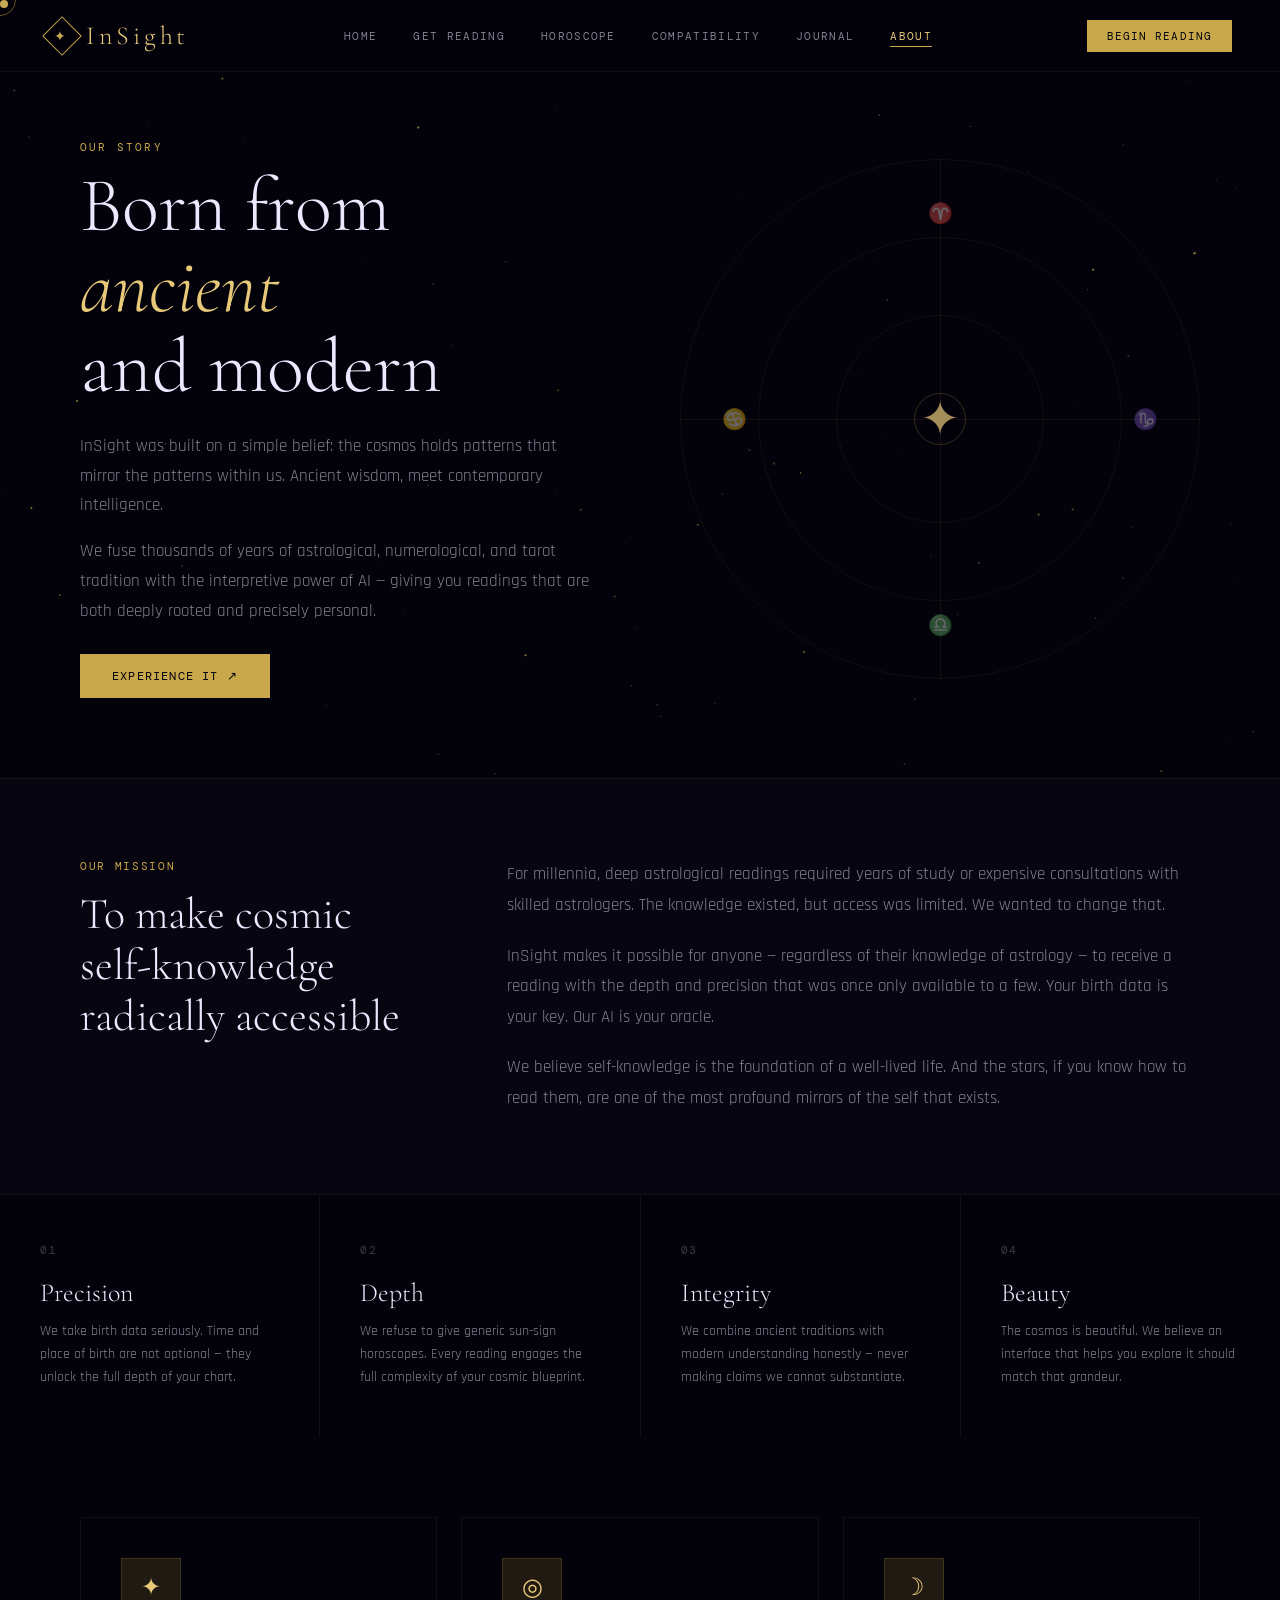
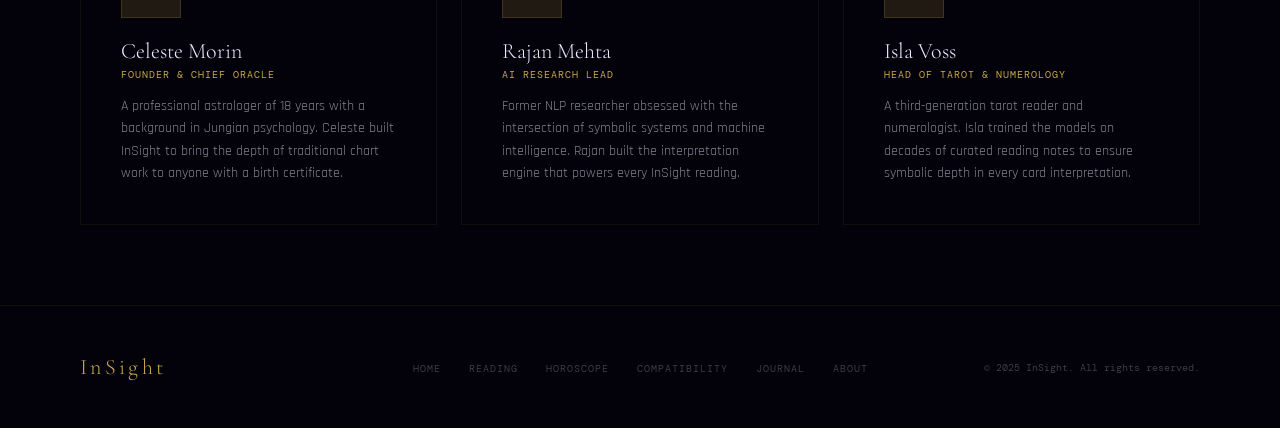
==== about.html @ 5856b6a2 "Add files via upload" ====
<!DOCTYPE html>
<html lang="en">
<head>
<meta charset="UTF-8" />
<meta name="viewport" content="width=device-width, initial-scale=1.0" />
<title>InSight — About</title>
<link rel="stylesheet" href="style.css" />
<style>
.about-hero {
  padding-top: 140px;
  padding-bottom: 80px;
  display: grid;
  grid-template-columns: 1fr 1fr;
  gap: 80px;
  align-items: center;
  max-width: 1400px;
  margin: 0 auto;
  padding-left: 80px;
  padding-right: 80px;
}
.about-hero h1 {
  font-family: 'Cormorant Garamond', serif;
  font-size: clamp(48px, 6vw, 80px);
  font-weight: 300;
  line-height: 1.05;
  margin-bottom: 24px;
}
.about-hero h1 em { font-style: italic; color: var(--gold2); }
.about-hero p { font-size: 17px; color: var(--text2); line-height: 1.75; margin-bottom: 16px; }

/* Decorative chart */
.chart-deco {
  position: relative;
  width: 100%;
  padding-top: 100%;
}
.chart-inner {
  position: absolute;
  inset: 0;
  display: flex;
  align-items: center;
  justify-content: center;
}
.chart-ring {
  position: absolute;
  border-radius: 50%;
  border: 1px solid var(--border2);
}
.ring-a { inset: 0; }
.ring-b { inset: 15%; }
.ring-c { inset: 30%; }
.ring-d { inset: 45%; border-color: rgba(201,168,76,0.25); }
.chart-cross { position: absolute; inset: 0; }
.chart-cross::before, .chart-cross::after {
  content: '';
  position: absolute;
  background: var(--border2);
}
.chart-cross::before { width: 1px; height: 100%; left: 50%; }
.chart-cross::after { height: 1px; width: 100%; top: 50%; }
.chart-center {
  font-family: 'Cormorant Garamond', serif;
  font-size: 48px;
  color: var(--gold2);
  opacity: 0.7;
  position: relative;
  z-index: 1;
}
.chart-sign {
  position: absolute;
  font-family: 'Cormorant Garamond', serif;
  font-size: 20px;
  color: rgba(201,168,76,0.4);
}

/* Mission */
.mission {
  background: var(--bg2);
  border-top: 1px solid var(--border2);
  border-bottom: 1px solid var(--border2);
}
.mission-inner {
  max-width: 1400px;
  margin: 0 auto;
  padding: 80px;
  display: grid;
  grid-template-columns: 1fr 2fr;
  gap: 80px;
  align-items: start;
}
.mission-label { font-family: 'DM Mono', monospace; font-size: 11px; letter-spacing: 0.15em; color: var(--gold); text-transform: uppercase; margin-bottom: 16px; }
.mission-title { font-family: 'Cormorant Garamond', serif; font-size: 44px; font-weight: 300; line-height: 1.15; }
.mission-body { font-size: 17px; color: var(--text2); line-height: 1.8; }
.mission-body p { margin-bottom: 20px; }
.mission-body p:last-child { margin-bottom: 0; }

/* Values */
.values-grid {
  display: grid;
  grid-template-columns: repeat(4, 1fr);
  gap: 1px;
  background: var(--border2);
  max-width: 1400px;
  margin: 0 auto 0;
}
.value-card {
  background: var(--bg);
  padding: 48px 40px;
}
.value-num {
  font-family: 'DM Mono', monospace;
  font-size: 11px;
  letter-spacing: 0.15em;
  color: var(--text3);
  margin-bottom: 20px;
  display: block;
}
.value-card h3 {
  font-family: 'Cormorant Garamond', serif;
  font-size: 26px;
  font-weight: 300;
  margin-bottom: 12px;
}
.value-card p { font-size: 14px; color: var(--text2); line-height: 1.65; }

/* Team */
.team-grid {
  display: grid;
  grid-template-columns: repeat(3, 1fr);
  gap: 24px;
  max-width: 1400px;
  margin: 0 auto;
  padding: 80px;
}
.team-card { padding: 40px; border: 1px solid var(--border2); }
.team-avatar {
  width: 60px; height: 60px;
  border: 1px solid var(--border);
  background: var(--gold-dim);
  display: flex; align-items: center; justify-content: center;
  font-family: 'Cormorant Garamond', serif;
  font-size: 24px;
  color: var(--gold2);
  margin-bottom: 20px;
}
.team-name { font-family: 'Cormorant Garamond', serif; font-size: 22px; font-weight: 300; margin-bottom: 4px; }
.team-role { font-family: 'DM Mono', monospace; font-size: 10px; letter-spacing: 0.1em; color: var(--gold); text-transform: uppercase; margin-bottom: 14px; }
.team-bio { font-size: 14px; color: var(--text2); line-height: 1.6; }
</style>
</head>
<body>
<div class="cursor"></div>
<div class="cursor-ring"></div>
<canvas id="starfield"></canvas>

<nav>
  <a href="index.html" class="nav-logo">
    <div class="nav-logo-mark"></div>
    InSight
  </a>
  <ul class="nav-links">
    <li><a href="index.html">Home</a></li>
    <li><a href="reading.html">Get Reading</a></li>
    <li><a href="horoscope.html">Horoscope</a></li>
    <li><a href="compatibility.html">Compatibility</a></li>
    <li><a href="blog.html">Journal</a></li>
    <li><a href="about.html">About</a></li>
  </ul>
  <a href="reading.html" class="nav-cta">Begin Reading</a>
</nav>

<main class="page">

  <div class="about-hero">
    <div class="fade-up">
      <span class="eyebrow">Our Story</span>
      <h1>Born from<br><em>ancient</em><br>and modern</h1>
      <p>InSight was built on a simple belief: the cosmos holds patterns that mirror the patterns within us. Ancient wisdom, meet contemporary intelligence.</p>
      <p>We fuse thousands of years of astrological, numerological, and tarot tradition with the interpretive power of AI — giving you readings that are both deeply rooted and precisely personal.</p>
      <a href="reading.html" class="btn-primary" style="margin-top:12px;">Experience It ↗</a>
    </div>
    <div class="chart-deco fade-up delay-2">
      <div class="chart-inner">
        <div class="chart-ring ring-a"></div>
        <div class="chart-ring ring-b"></div>
        <div class="chart-ring ring-c"></div>
        <div class="chart-ring ring-d"></div>
        <div class="chart-cross"></div>
        <div class="chart-sign" style="top:8%; left:50%; transform:translateX(-50%)">♈</div>
        <div class="chart-sign" style="bottom:8%; left:50%; transform:translateX(-50%)">♎</div>
        <div class="chart-sign" style="left:8%; top:50%; transform:translateY(-50%)">♋</div>
        <div class="chart-sign" style="right:8%; top:50%; transform:translateY(-50%)">♑</div>
        <div class="chart-center">✦</div>
      </div>
    </div>
  </div>

  <div class="mission">
    <div class="mission-inner fade-up">
      <div>
        <div class="mission-label">Our Mission</div>
        <h2 class="mission-title">To make cosmic self-knowledge radically accessible</h2>
      </div>
      <div class="mission-body">
        <p>For millennia, deep astrological readings required years of study or expensive consultations with skilled astrologers. The knowledge existed, but access was limited. We wanted to change that.</p>
        <p>InSight makes it possible for anyone — regardless of their knowledge of astrology — to receive a reading with the depth and precision that was once only available to a few. Your birth data is your key. Our AI is your oracle.</p>
        <p>We believe self-knowledge is the foundation of a well-lived life. And the stars, if you know how to read them, are one of the most profound mirrors of the self that exists.</p>
      </div>
    </div>
  </div>

  <div class="values-grid fade-up">
    <div class="value-card">
      <span class="value-num">01</span>
      <h3>Precision</h3>
      <p>We take birth data seriously. Time and place of birth are not optional — they unlock the full depth of your chart.</p>
    </div>
    <div class="value-card">
      <span class="value-num">02</span>
      <h3>Depth</h3>
      <p>We refuse to give generic sun-sign horoscopes. Every reading engages the full complexity of your cosmic blueprint.</p>
    </div>
    <div class="value-card">
      <span class="value-num">03</span>
      <h3>Integrity</h3>
      <p>We combine ancient traditions with modern understanding honestly — never making claims we cannot substantiate.</p>
    </div>
    <div class="value-card">
      <span class="value-num">04</span>
      <h3>Beauty</h3>
      <p>The cosmos is beautiful. We believe an interface that helps you explore it should match that grandeur.</p>
    </div>
  </div>

  <div class="team-grid fade-up">
    <div class="team-card">
      <div class="team-avatar">✦</div>
      <div class="team-name">Celeste Morin</div>
      <div class="team-role">Founder & Chief Oracle</div>
      <p class="team-bio">A professional astrologer of 18 years with a background in Jungian psychology. Celeste built InSight to bring the depth of traditional chart work to anyone with a birth certificate.</p>
    </div>
    <div class="team-card">
      <div class="team-avatar">◎</div>
      <div class="team-name">Rajan Mehta</div>
      <div class="team-role">AI Research Lead</div>
      <p class="team-bio">Former NLP researcher obsessed with the intersection of symbolic systems and machine intelligence. Rajan built the interpretation engine that powers every InSight reading.</p>
    </div>
    <div class="team-card">
      <div class="team-avatar">☽</div>
      <div class="team-name">Isla Voss</div>
      <div class="team-role">Head of Tarot & Numerology</div>
      <p class="team-bio">A third-generation tarot reader and numerologist. Isla trained the models on decades of curated reading notes to ensure symbolic depth in every card interpretation.</p>
    </div>
  </div>

</main>

<footer>
  <div class="footer-logo">InSight</div>
  <ul class="footer-links">
    <li><a href="index.html">Home</a></li>
    <li><a href="reading.html">Reading</a></li>
    <li><a href="horoscope.html">Horoscope</a></li>
    <li><a href="compatibility.html">Compatibility</a></li>
    <li><a href="blog.html">Journal</a></li>
    <li><a href="about.html">About</a></li>
  </ul>
  <p class="footer-copy">© 2025 InSight. All rights reserved.</p>
</footer>

<script src="main.js"></script>
</body>
</html>
---- style.css ----
@import url('https://fonts.googleapis.com/css2?family=Cormorant+Garamond:ital,wght@0,300;0,400;0,600;1,300;1,400&family=Rajdhani:wght@300;400;500;600;700&family=DM+Mono:wght@300;400&display=swap');

:root {
  --bg: #03020a;
  --bg2: #07050f;
  --bg3: #0d0b1a;
  --gold: #c9a84c;
  --gold2: #e8c97a;
  --gold-dim: rgba(201,168,76,0.15);
  --teal: #00d4b4;
  --teal-dim: rgba(0,212,180,0.1);
  --text: #ede8ff;
  --text2: rgba(237,232,255,0.55);
  --text3: rgba(237,232,255,0.25);
  --border: rgba(201,168,76,0.18);
  --border2: rgba(201,168,76,0.08);
}

*, *::before, *::after { box-sizing: border-box; margin: 0; padding: 0; }

html { scroll-behavior: smooth; }

body {
  font-family: 'Rajdhani', sans-serif;
  background: var(--bg);
  color: var(--text);
  min-height: 100vh;
  overflow-x: hidden;
  cursor: none;
}

/* Custom cursor */
.cursor {
  width: 8px; height: 8px;
  background: var(--gold);
  border-radius: 50%;
  position: fixed;
  top: 0; left: 0;
  pointer-events: none;
  z-index: 9999;
  transition: transform 0.1s;
  mix-blend-mode: screen;
}
.cursor-ring {
  width: 32px; height: 32px;
  border: 1px solid rgba(201,168,76,0.5);
  border-radius: 50%;
  position: fixed;
  top: 0; left: 0;
  pointer-events: none;
  z-index: 9998;
  transition: transform 0.15s, width 0.2s, height 0.2s;
}

/* Stars canvas */
#starfield {
  position: fixed;
  inset: 0;
  z-index: 0;
  pointer-events: none;
}

/* NAV */
nav {
  position: fixed;
  top: 0; left: 0; right: 0;
  z-index: 100;
  padding: 0 48px;
  height: 72px;
  display: flex;
  align-items: center;
  justify-content: space-between;
  background: rgba(3,2,10,0.7);
  backdrop-filter: blur(20px);
  border-bottom: 1px solid var(--border2);
}

.nav-logo {
  font-family: 'Cormorant Garamond', serif;
  font-size: 26px;
  font-weight: 300;
  letter-spacing: 0.15em;
  color: var(--gold2);
  text-decoration: none;
  display: flex;
  align-items: center;
  gap: 10px;
}
.nav-logo-mark {
  width: 28px; height: 28px;
  border: 1px solid var(--gold);
  transform: rotate(45deg);
  display: flex; align-items: center; justify-content: center;
  font-size: 14px;
}
.nav-logo-mark::after {
  content: '✦';
  transform: rotate(-45deg);
  display: block;
  color: var(--gold);
}

.nav-links {
  display: flex;
  align-items: center;
  gap: 36px;
  list-style: none;
}
.nav-links a {
  font-family: 'DM Mono', monospace;
  font-size: 11px;
  letter-spacing: 0.12em;
  color: var(--text2);
  text-decoration: none;
  text-transform: uppercase;
  transition: color 0.2s;
  position: relative;
}
.nav-links a::after {
  content: '';
  position: absolute;
  bottom: -4px; left: 0; right: 0;
  height: 1px;
  background: var(--gold);
  transform: scaleX(0);
  transition: transform 0.3s;
}
.nav-links a:hover { color: var(--gold2); }
.nav-links a:hover::after { transform: scaleX(1); }
.nav-links a.active { color: var(--gold2); }
.nav-links a.active::after { transform: scaleX(1); }

.nav-cta {
  font-family: 'DM Mono', monospace;
  font-size: 11px;
  letter-spacing: 0.1em;
  color: var(--bg);
  background: var(--gold);
  border: none;
  padding: 9px 20px;
  text-decoration: none;
  text-transform: uppercase;
  transition: background 0.2s, transform 0.2s;
  display: inline-block;
}
.nav-cta:hover { background: var(--gold2); transform: translateY(-1px); }

/* Page wrapper */
.page { position: relative; z-index: 1; }

/* Section utility */
.section { padding: 100px 80px; max-width: 1400px; margin: 0 auto; }
.section-sm { padding: 60px 80px; max-width: 1400px; margin: 0 auto; }

/* Gold line divider */
.gold-line {
  width: 60px; height: 1px;
  background: linear-gradient(90deg, var(--gold), transparent);
  margin: 0 auto 20px;
}

/* Eyebrow label */
.eyebrow {
  font-family: 'DM Mono', monospace;
  font-size: 11px;
  letter-spacing: 0.2em;
  color: var(--gold);
  text-transform: uppercase;
  display: block;
  margin-bottom: 12px;
}

/* Buttons */
.btn-primary {
  display: inline-flex;
  align-items: center;
  gap: 10px;
  font-family: 'DM Mono', monospace;
  font-size: 12px;
  letter-spacing: 0.1em;
  text-transform: uppercase;
  color: var(--bg);
  background: var(--gold);
  border: none;
  padding: 14px 32px;
  cursor: none;
  text-decoration: none;
  transition: all 0.2s;
}
.btn-primary:hover { background: var(--gold2); transform: translateY(-2px); }

.btn-ghost {
  display: inline-flex;
  align-items: center;
  gap: 10px;
  font-family: 'DM Mono', monospace;
  font-size: 12px;
  letter-spacing: 0.1em;
  text-transform: uppercase;
  color: var(--gold);
  background: transparent;
  border: 1px solid var(--gold);
  padding: 13px 32px;
  cursor: none;
  text-decoration: none;
  transition: all 0.2s;
}
.btn-ghost:hover { background: var(--gold-dim); transform: translateY(-2px); }

/* Cards */
.glass-card {
  background: rgba(13,11,26,0.8);
  border: 1px solid var(--border);
  backdrop-filter: blur(10px);
  padding: 32px;
  transition: border-color 0.3s, transform 0.3s;
}
.glass-card:hover { border-color: rgba(201,168,76,0.4); transform: translateY(-4px); }

/* Form elements */
.field-group { display: flex; flex-direction: column; gap: 8px; }
.field-group label {
  font-family: 'DM Mono', monospace;
  font-size: 11px;
  letter-spacing: 0.12em;
  color: var(--text3);
  text-transform: uppercase;
}
.field-group input,
.field-group select,
.field-group textarea {
  background: rgba(255,255,255,0.03);
  border: 1px solid var(--border);
  color: var(--text);
  font-family: 'Rajdhani', sans-serif;
  font-size: 16px;
  padding: 12px 16px;
  outline: none;
  transition: border-color 0.2s;
  width: 100%;
}
.field-group input:focus,
.field-group select:focus,
.field-group textarea:focus {
  border-color: rgba(201,168,76,0.6);
  background: rgba(201,168,76,0.03);
}
.field-group select option { background: #0d0b1a; }

/* Footer */
footer {
  border-top: 1px solid var(--border2);
  padding: 48px 80px;
  display: grid;
  grid-template-columns: 1fr auto 1fr;
  align-items: center;
  gap: 32px;
  position: relative;
  z-index: 1;
}
.footer-logo {
  font-family: 'Cormorant Garamond', serif;
  font-size: 22px;
  font-weight: 300;
  letter-spacing: 0.15em;
  color: var(--gold);
}
.footer-links {
  display: flex;
  gap: 28px;
  list-style: none;
  justify-content: center;
}
.footer-links a {
  font-family: 'DM Mono', monospace;
  font-size: 10px;
  letter-spacing: 0.1em;
  color: var(--text3);
  text-decoration: none;
  text-transform: uppercase;
  transition: color 0.2s;
}
.footer-links a:hover { color: var(--gold); }
.footer-copy {
  font-family: 'DM Mono', monospace;
  font-size: 10px;
  color: var(--text3);
  text-align: right;
}

/* Fade-in animation */
.fade-up {
  opacity: 0;
  transform: translateY(24px);
  animation: fadeUp 0.8s forwards;
}
@keyframes fadeUp {
  to { opacity: 1; transform: translateY(0); }
}
.delay-1 { animation-delay: 0.15s; }
.delay-2 { animation-delay: 0.3s; }
.delay-3 { animation-delay: 0.45s; }
.delay-4 { animation-delay: 0.6s; }

/* Reading result styles */
.result-box {
  border: 1px solid var(--border);
  background: rgba(201,168,76,0.03);
  padding: 40px;
  margin-top: 40px;
  display: none;
}
.result-box.visible { display: block; animation: fadeUp 0.6s forwards; }
.result-section-title {
  font-family: 'DM Mono', monospace;
  font-size: 10px;
  letter-spacing: 0.2em;
  color: var(--gold);
  text-transform: uppercase;
  margin-bottom: 12px;
}
.result-text {
  font-family: 'Cormorant Garamond', serif;
  font-size: 20px;
  font-weight: 300;
  line-height: 1.8;
  color: var(--text);
}

/* Responsive */
@media (max-width: 900px) {
  nav { padding: 0 24px; }
  .nav-links { display: none; }
  .section { padding: 80px 24px; }
  footer { grid-template-columns: 1fr; text-align: center; padding: 40px 24px; }
  .footer-copy { text-align: center; }
}
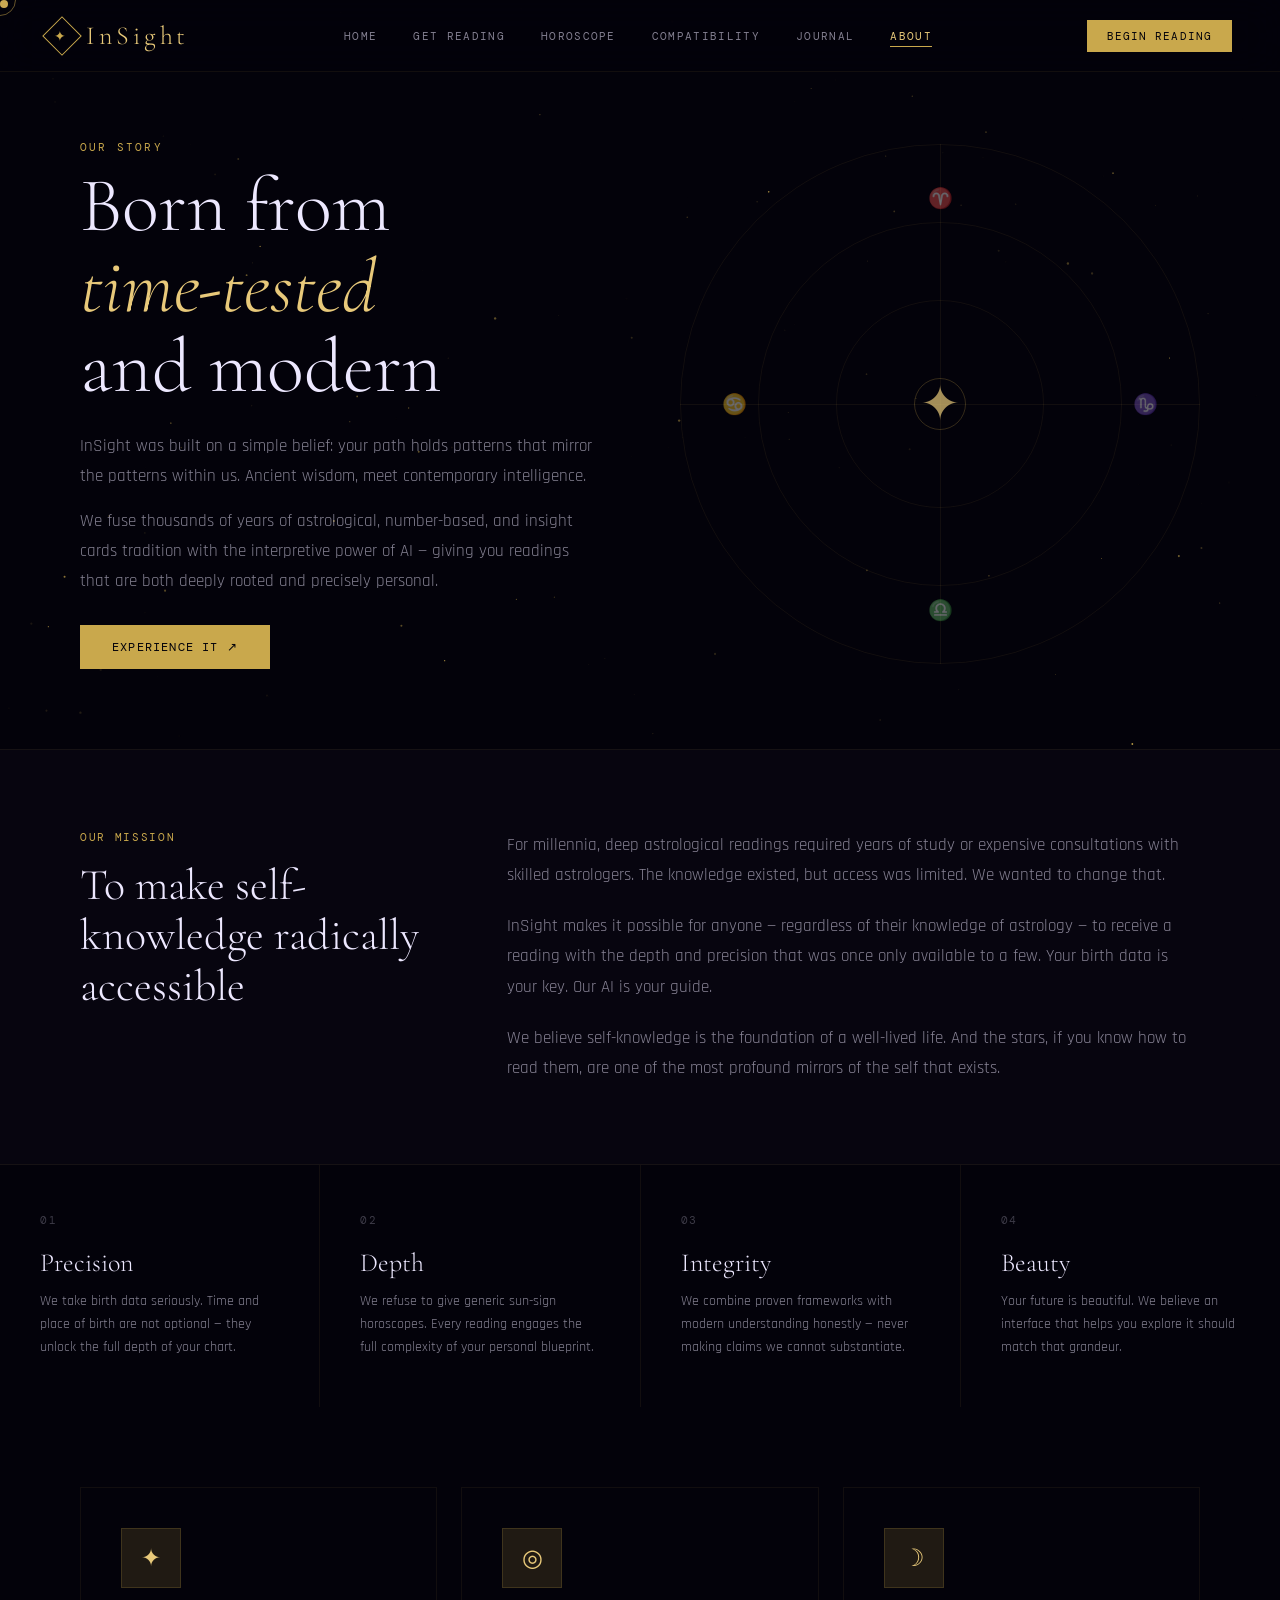
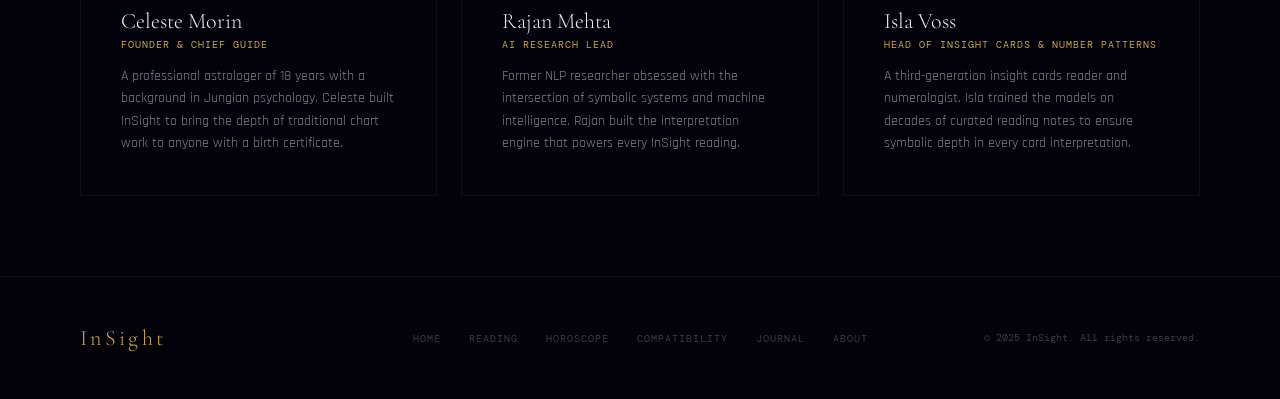
==== commit a47dfa97: "Rename about (1).html to about.html" ====
--- a/about.html
+++ b/about.html
@@ -174,9 +174,9 @@
   <div class="about-hero">
     <div class="fade-up">
       <span class="eyebrow">Our Story</span>
-      <h1>Born from<br><em>ancient</em><br>and modern</h1>
-      <p>InSight was built on a simple belief: the cosmos holds patterns that mirror the patterns within us. Ancient wisdom, meet contemporary intelligence.</p>
-      <p>We fuse thousands of years of astrological, numerological, and tarot tradition with the interpretive power of AI — giving you readings that are both deeply rooted and precisely personal.</p>
+      <h1>Born from<br><em>time-tested</em><br>and modern</h1>
+      <p>InSight was built on a simple belief: your path holds patterns that mirror the patterns within us. Ancient wisdom, meet contemporary intelligence.</p>
+      <p>We fuse thousands of years of astrological, number-based, and insight cards tradition with the interpretive power of AI — giving you readings that are both deeply rooted and precisely personal.</p>
       <a href="reading.html" class="btn-primary" style="margin-top:12px;">Experience It ↗</a>
     </div>
     <div class="chart-deco fade-up delay-2">
@@ -199,11 +199,11 @@
     <div class="mission-inner fade-up">
       <div>
         <div class="mission-label">Our Mission</div>
-        <h2 class="mission-title">To make cosmic self-knowledge radically accessible</h2>
+        <h2 class="mission-title">To make self-knowledge radically accessible</h2>
       </div>
       <div class="mission-body">
         <p>For millennia, deep astrological readings required years of study or expensive consultations with skilled astrologers. The knowledge existed, but access was limited. We wanted to change that.</p>
-        <p>InSight makes it possible for anyone — regardless of their knowledge of astrology — to receive a reading with the depth and precision that was once only available to a few. Your birth data is your key. Our AI is your oracle.</p>
+        <p>InSight makes it possible for anyone — regardless of their knowledge of astrology — to receive a reading with the depth and precision that was once only available to a few. Your birth data is your key. Our AI is your guide.</p>
         <p>We believe self-knowledge is the foundation of a well-lived life. And the stars, if you know how to read them, are one of the most profound mirrors of the self that exists.</p>
       </div>
     </div>
@@ -218,17 +218,17 @@
     <div class="value-card">
       <span class="value-num">02</span>
       <h3>Depth</h3>
-      <p>We refuse to give generic sun-sign horoscopes. Every reading engages the full complexity of your cosmic blueprint.</p>
+      <p>We refuse to give generic sun-sign horoscopes. Every reading engages the full complexity of your personal blueprint.</p>
     </div>
     <div class="value-card">
       <span class="value-num">03</span>
       <h3>Integrity</h3>
-      <p>We combine ancient traditions with modern understanding honestly — never making claims we cannot substantiate.</p>
+      <p>We combine proven frameworks with modern understanding honestly — never making claims we cannot substantiate.</p>
     </div>
     <div class="value-card">
       <span class="value-num">04</span>
       <h3>Beauty</h3>
-      <p>The cosmos is beautiful. We believe an interface that helps you explore it should match that grandeur.</p>
+      <p>Your future is beautiful. We believe an interface that helps you explore it should match that grandeur.</p>
     </div>
   </div>
 
@@ -236,7 +236,7 @@
     <div class="team-card">
       <div class="team-avatar">✦</div>
       <div class="team-name">Celeste Morin</div>
-      <div class="team-role">Founder & Chief Oracle</div>
+      <div class="team-role">Founder & Chief Guide</div>
       <p class="team-bio">A professional astrologer of 18 years with a background in Jungian psychology. Celeste built InSight to bring the depth of traditional chart work to anyone with a birth certificate.</p>
     </div>
     <div class="team-card">
@@ -248,8 +248,8 @@
     <div class="team-card">
       <div class="team-avatar">☽</div>
       <div class="team-name">Isla Voss</div>
-      <div class="team-role">Head of Tarot & Numerology</div>
-      <p class="team-bio">A third-generation tarot reader and numerologist. Isla trained the models on decades of curated reading notes to ensure symbolic depth in every card interpretation.</p>
+      <div class="team-role">Head of Insight Cards & Number Patterns</div>
+      <p class="team-bio">A third-generation insight cards reader and numerologist. Isla trained the models on decades of curated reading notes to ensure symbolic depth in every card interpretation.</p>
     </div>
   </div>
 
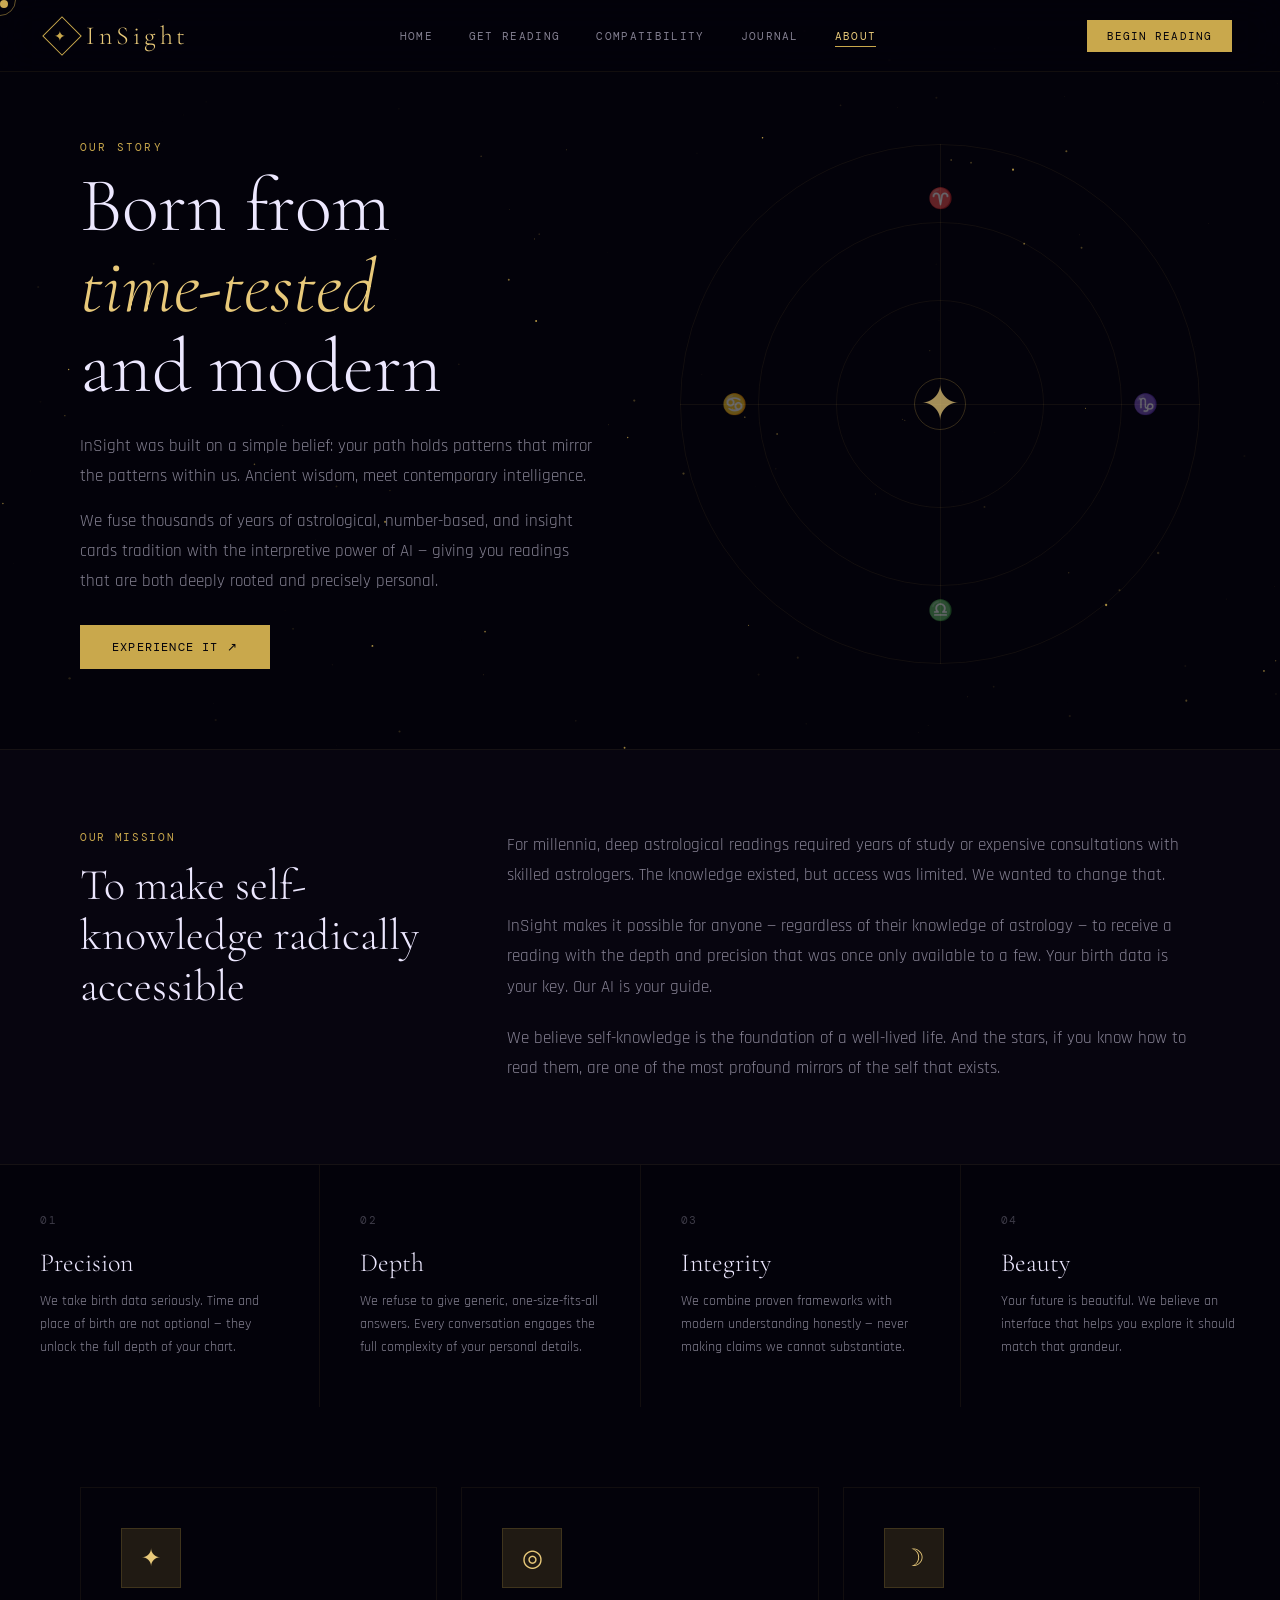
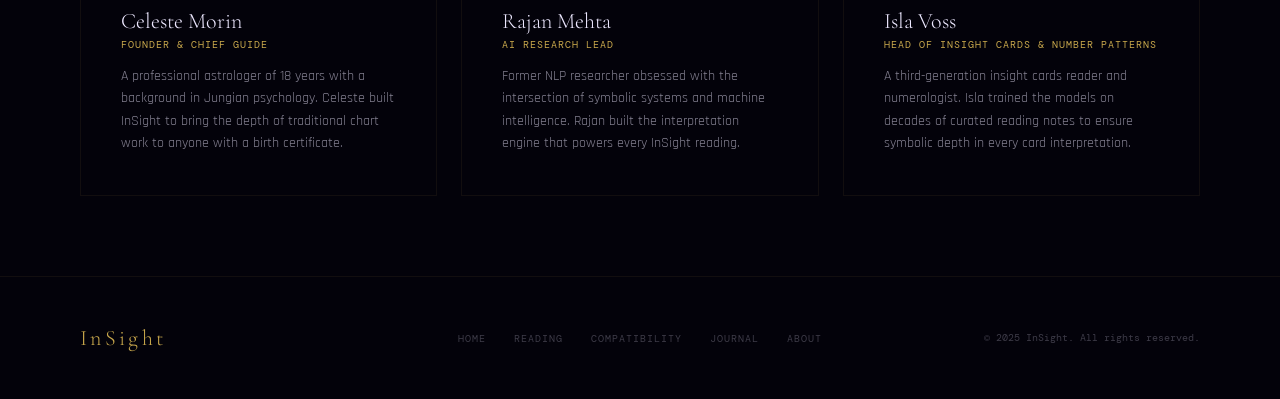
==== commit 9852ad68: "Update about.html" ====
--- a/about.html
+++ b/about.html
@@ -161,7 +161,6 @@
   <ul class="nav-links">
     <li><a href="index.html">Home</a></li>
     <li><a href="reading.html">Get Reading</a></li>
-    <li><a href="horoscope.html">Horoscope</a></li>
     <li><a href="compatibility.html">Compatibility</a></li>
     <li><a href="blog.html">Journal</a></li>
     <li><a href="about.html">About</a></li>
@@ -218,7 +217,7 @@
     <div class="value-card">
       <span class="value-num">02</span>
       <h3>Depth</h3>
-      <p>We refuse to give generic sun-sign horoscopes. Every reading engages the full complexity of your personal blueprint.</p>
+      <p>We refuse to give generic, one-size-fits-all answers. Every conversation engages the full complexity of your personal details.</p>
     </div>
     <div class="value-card">
       <span class="value-num">03</span>
@@ -260,7 +259,6 @@
   <ul class="footer-links">
     <li><a href="index.html">Home</a></li>
     <li><a href="reading.html">Reading</a></li>
-    <li><a href="horoscope.html">Horoscope</a></li>
     <li><a href="compatibility.html">Compatibility</a></li>
     <li><a href="blog.html">Journal</a></li>
     <li><a href="about.html">About</a></li>
